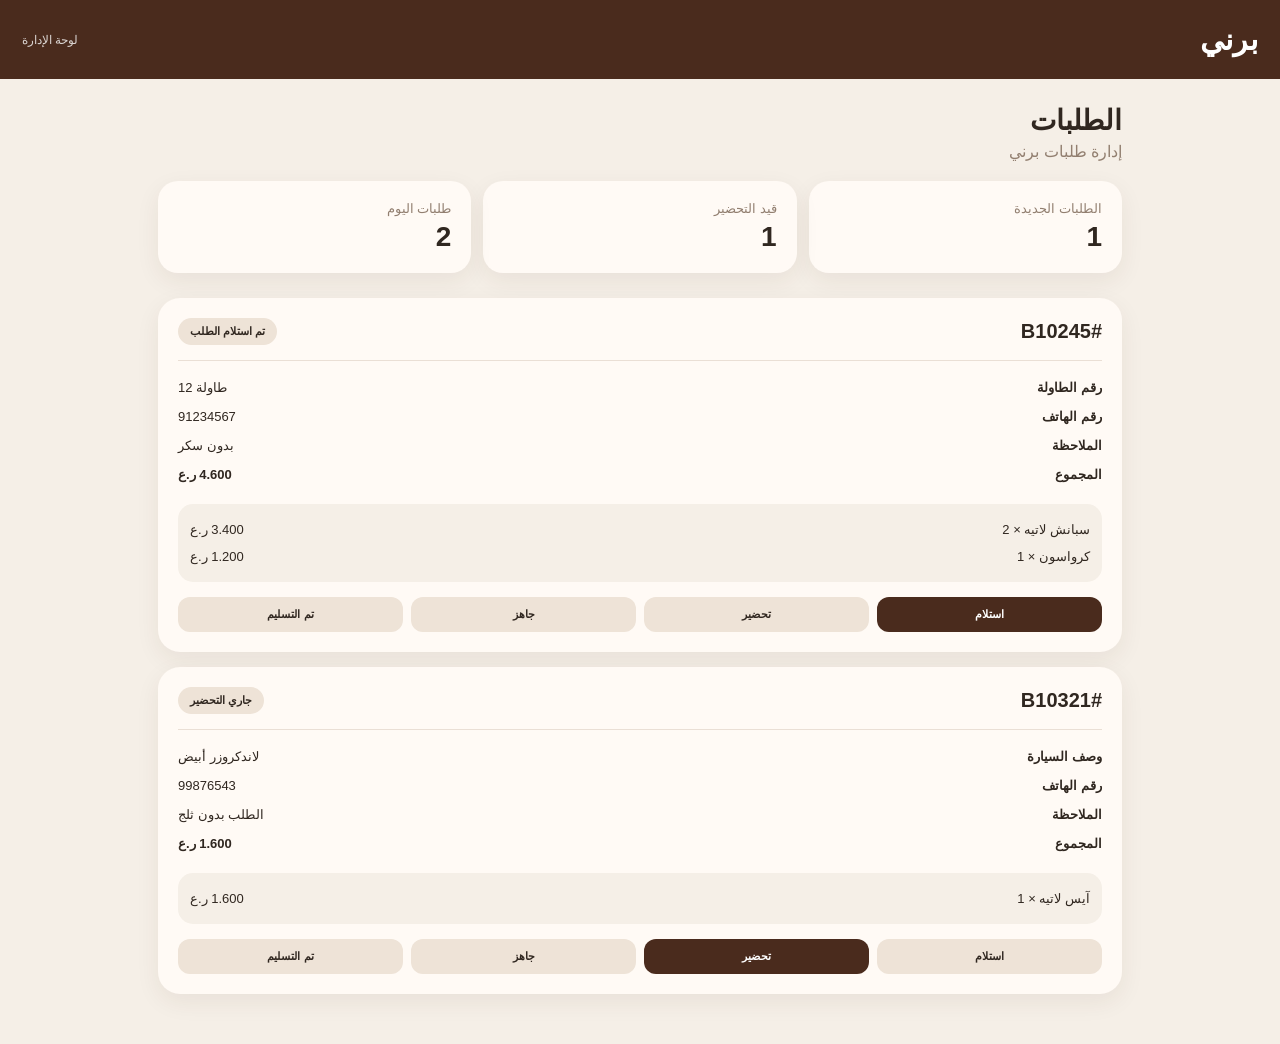
==== admin.html @ 97841756 "Create admin.html" ====
<!DOCTYPE html>
<html lang="ar" dir="rtl">

<head>
<meta charset="UTF-8">
<meta name="viewport" content="width=device-width, initial-scale=1.0">

<title>برني | لوحة الإدارة</title>

<style>

*{
box-sizing:border-box;
}

body{
margin:0;
background:#f5efe7;
color:#302720;
font-family:Arial,sans-serif;
}

header{
background:#4a2b1d;
color:white;
padding:22px;
display:flex;
align-items:center;
justify-content:space-between;
}

.logo{
font-size:30px;
font-weight:800;
}

.status{
font-size:12px;
opacity:.8;
}

.container{
max-width:1000px;
margin:auto;
padding:25px 18px 50px;
}

.title{
margin-bottom:20px;
}

.title h1{
margin:0;
font-size:28px;
}

.title p{
margin:5px 0;
color:#927f70;
}

.stats{
display:grid;
grid-template-columns:repeat(3,1fr);
gap:12px;
margin-bottom:25px;
}

.stat{
background:#fffaf5;
border-radius:20px;
padding:20px;
box-shadow:0 8px 25px rgba(70,45,25,.07);
}

.stat small{
display:block;
color:#927f70;
}

.stat strong{
display:block;
font-size:28px;
margin-top:5px;
}

.orders{
display:flex;
flex-direction:column;
gap:15px;
}

.order{
background:#fffaf5;
border-radius:22px;
padding:20px;
box-shadow:0 8px 25px rgba(70,45,25,.07);
}

.order-top{
display:flex;
align-items:center;
justify-content:space-between;
gap:10px;
}

.order-number{
font-size:20px;
font-weight:800;
}

.badge{
padding:7px 12px;
border-radius:20px;
font-size:11px;
font-weight:700;
background:#eee3d7;
}

.details{
margin-top:15px;
border-top:1px solid #eadfd5;
padding-top:12px;
}

.detail{
display:flex;
justify-content:space-between;
gap:15px;
padding:7px 0;
font-size:13px;
}

.detail span:first-child{
font-weight:700;
}

.items{
margin-top:15px;
background:#f5efe7;
border-radius:15px;
padding:12px;
}

.item{
display:flex;
justify-content:space-between;
padding:6px 0;
font-size:13px;
}

.actions{
display:grid;
grid-template-columns:repeat(4,1fr);
gap:8px;
margin-top:15px;
}

.actions button{
border:0;
border-radius:12px;
padding:11px 7px;
font-weight:700;
font-size:11px;
background:#eee3d7;
color:#302720;
}

.actions button.active{
background:#4a2b1d;
color:white;
}

.empty{
background:#fffaf5;
border-radius:22px;
padding:50px 20px;
text-align:center;
color:#927f70;
}

@media(max-width:650px){

.stats{
grid-template-columns:1fr 1fr;
}

.stats .stat:last-child{
grid-column:1/-1;
}

.actions{
grid-template-columns:1fr 1fr;
}

.order-top{
align-items:flex-start;
}

}

</style>
</head>


<body>


<header>

<div class="logo">
برني
</div>

<div class="status">
لوحة الإدارة
</div>

</header>


<div class="container">


<div class="title">

<h1>
الطلبات
</h1>

<p>
إدارة طلبات برني
</p>

</div>


<div class="stats">

<div class="stat">

<small>
الطلبات الجديدة
</small>

<strong id="newCount">
0
</strong>

</div>


<div class="stat">

<small>
قيد التحضير
</small>

<strong id="preparingCount">
0
</strong>

</div>


<div class="stat">

<small>
طلبات اليوم
</small>

<strong id="totalCount">
0
</strong>

</div>

</div>


<div class="orders" id="orders">

<div class="empty">

لا توجد طلبات حاليًا ☕

</div>

</div>


</div>


<script>

/*
حالياً هذه لوحة تجريبية.
بعدها سنربطها بقاعدة البيانات.
*/

let demoOrders = [

{
number:"B10245",

mode:"cafe",

location:"طاولة 12",

phone:"91234567",

note:"بدون سكر",

items:[
{
name:"سبانش لاتيه",
qty:2,
price:1.700
},
{
name:"كرواسون",
qty:1,
price:1.200
}
],

status:"received"

},

{
number:"B10321",

mode:"car",

location:"لاندكروزر أبيض",

phone:"99876543",

note:"الطلب بدون ثلج",

items:[
{
name:"آيس لاتيه",
qty:1,
price:1.600
}
],

status:"preparing"

}

];


function statusText(status){

if(status==="received"){
return "تم استلام الطلب";
}

if(status==="preparing"){
return "جاري التحضير";
}

if(status==="ready"){
return "جاهز";
}

if(status==="delivered"){
return "تم التسليم";
}

}


function calculateTotal(order){

return order.items.reduce(

(sum,item)=>{

return sum+
(item.price*item.qty);

},

0

);

}


function renderOrders(){

const container=
document.getElementById("orders");


if(demoOrders.length===0){

container.innerHTML=`

<div class="empty">

لا توجد طلبات حاليًا ☕

</div>

`;

return;

}


container.innerHTML=

demoOrders.map(

(order,index)=>`

<div class="order">


<div class="order-top">

<div class="order-number">

#${order.number}

</div>


<div class="badge">

${statusText(order.status)}

</div>

</div>


<div class="details">


<div class="detail">

<span>

${
order.mode==="cafe"
?"رقم الطاولة"
:"وصف السيارة"
}

</span>

<span>

${order.location}

</span>

</div>


<div class="detail">

<span>
رقم الهاتف
</span>

<span>
${order.phone}
</span>

</div>


<div class="detail">

<span>
الملاحظة
</span>

<span>
${order.note || "لا توجد"}
</span>

</div>


<div class="detail">

<span>
المجموع
</span>

<strong>

${calculateTotal(order).toFixed(3)}
ر.ع

</strong>

</div>


</div>


<div class="items">

${
order.items.map(

item=>`

<div class="item">

<span>
${item.name} × ${item.qty}
</span>

<span>

${(item.price*item.qty).toFixed(3)}
ر.ع

</span>

</div>

`

).join("")
}

</div>


<div class="actions">

<button
class="${order.status==="received"?"active":""}"
onclick="changeStatus(${index},'received')">

استلام

</button>


<button
class="${order.status==="preparing"?"active":""}"
onclick="changeStatus(${index},'preparing')">

تحضير

</button>


<button
class="${order.status==="ready"?"active":""}"
onclick="changeStatus(${index},'ready')">

جاهز

</button>


<button
class="${order.status==="delivered"?"active":""}"
onclick="changeStatus(${index},'delivered')">

تم التسليم

</button>

</div>


</div>

`

).join("");


updateStats();

}


function changeStatus(index,status){

demoOrders[index].status=status;

renderOrders();

}


function updateStats(){

const newOrders=
demoOrders.filter(
order=>order.status==="received"
).length;


const preparing=
demoOrders.filter(
order=>order.status==="preparing"
).length;


document.getElementById("newCount")
.textContent=newOrders;


document.getElementById("preparingCount")
.textContent=preparing;


document.getElementById("totalCount")
.textContent=demoOrders.length;

}


renderOrders();

</script>

</body>
</html>
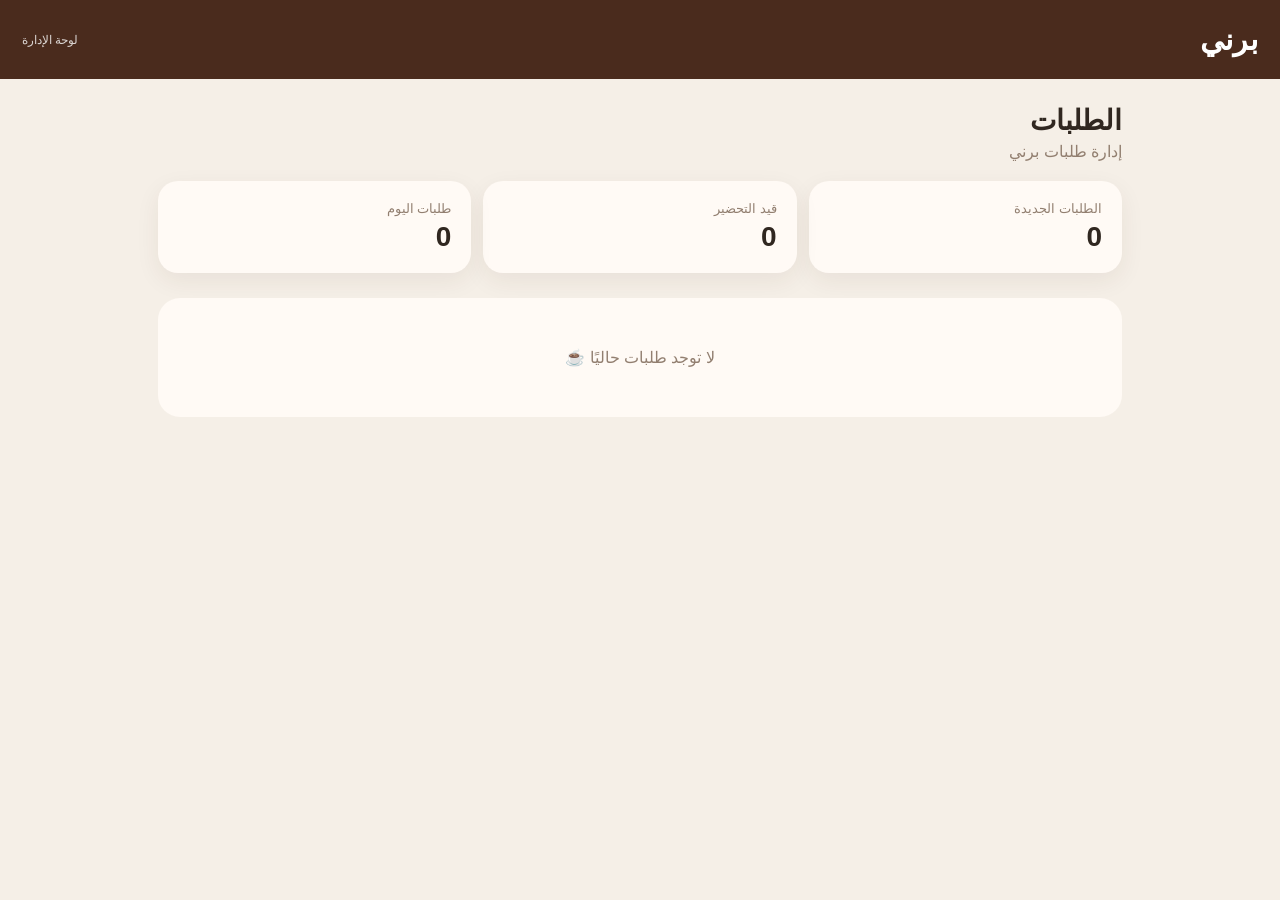
==== commit 03f135f9: "Update admin.html" ====
--- a/admin.html
+++ b/admin.html
@@ -299,55 +299,6 @@
 بعدها سنربطها بقاعدة البيانات.
 */
 
-let demoOrders = [
-
-{
-number:"B10245",
-
-mode:"cafe",
-
-location:"طاولة 12",
-
-phone:"91234567",
-
-note:"بدون سكر",
-
-items:[
-{
-name:"سبانش لاتيه",
-qty:2,
-price:1.700
-},
-{
-name:"كرواسون",
-qty:1,
-price:1.200
-}
-],
-
-status:"received"
-
-},
-
-{
-number:"B10321",
-
-mode:"car",
-
-location:"لاندكروزر أبيض",
-
-phone:"99876543",
-
-note:"الطلب بدون ثلج",
-
-items:[
-{
-name:"آيس لاتيه",
-qty:1,
-price:1.600
-}
-],
-
 status:"preparing"
 
 }
